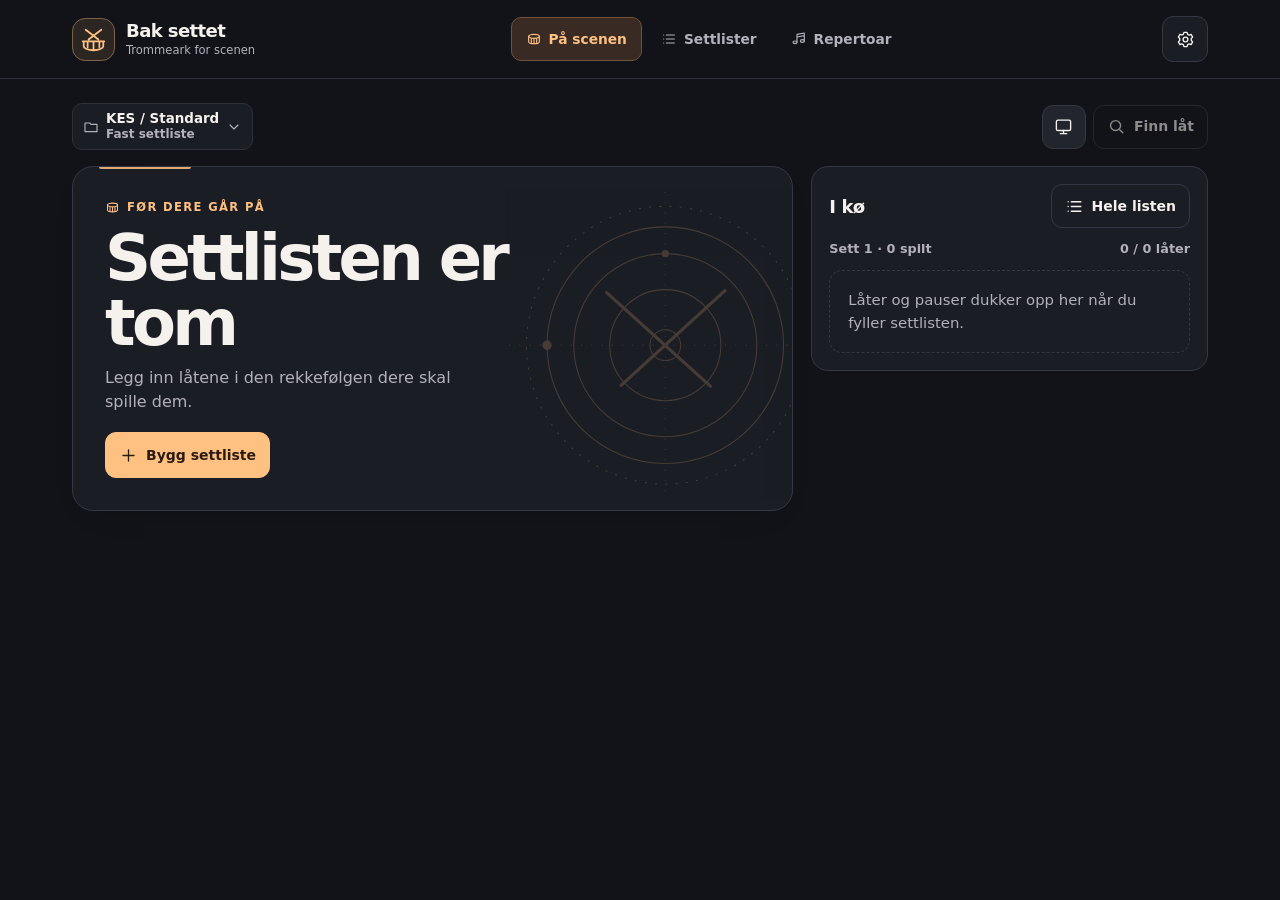
==== index.html @ f87c540f "Add files via upload" ====
<!doctype html>
<html lang="nb">
<head>
  <meta charset="utf-8">
  <meta name="viewport" content="width=device-width, initial-scale=1, maximum-scale=1, user-scalable=no, viewport-fit=cover">
  <meta name="theme-color" content="#121318">
  <meta name="description" content="Settlister, startsignaler og spillenotater for trommiser på scenen.">
  <meta name="apple-mobile-web-app-capable" content="yes">
  <meta name="apple-mobile-web-app-status-bar-style" content="default">
  <meta name="apple-mobile-web-app-title" content="Bak settet">
  <title>Bak settet – Trommeark for scenen</title>
  <link rel="manifest" href="./manifest.webmanifest">
  <link rel="icon" href="./icon.svg" type="image/svg+xml">
  <link rel="apple-touch-icon" href="./icon-192.png">
  <link rel="stylesheet" href="./app.css">
  <script defer src="./seed.js"></script>
  <script defer src="./model.js"></script>
  <script defer src="./update.js"></script>
  <script defer src="./app.js"></script>
</head>
<body data-channel="stable" data-version="9.1.1">
  <div class="status-bar-fill" aria-hidden="true"></div>
  <div id="app-scroll">
    <a class="skip-link" href="#content">Hopp til innhold</a>
    <header class="masthead">
      <div class="masthead-inner">
        <a class="brand" href="#scene" aria-label="Bak settet – på scenen">
          <span class="brand-mark" aria-hidden="true">
            <svg viewBox="0 0 44 44" fill="none" focusable="false">
              <rect x=".5" y=".5" width="43" height="43" rx="13" fill="currentColor" fill-opacity=".11" stroke="currentColor" stroke-opacity=".44"/>
              <path d="m14 12 13 10m3-10-13 10m-6 2h22m-21 0v5c0 2 4.5 4 10 4s10-2 10-4v-5m-16 1v5m6-5v7m6-7v5" stroke="currentColor" stroke-width="1.8" stroke-linecap="round" stroke-linejoin="round"/>
            </svg>
          </span>
          <span class="brand-words"><strong>Bak settet</strong><small>Trommeark for scenen</small></span>
        </a>
        <nav class="navigation" aria-label="Hovedmeny">
          <a href="#scene" data-nav="scene">På scenen</a>
          <a href="#settlister" data-nav="settlister">Settlister</a>
          <a href="#repertoar" data-nav="repertoar">Repertoar</a>
        </nav>
        <button class="icon-button settings-trigger" id="settings-button" type="button" data-action="settings" aria-label="Innstillinger"></button>
      </div>
    </header>
    <main id="content" class="shell" tabindex="-1">
      <aside id="release-strip" class="release-strip" hidden></aside>
      <div id="view"><p class="loading">Laster trommearket …</p></div>
      <noscript><p class="empty-box">Bak settet trenger JavaScript for å vise settlisten.</p></noscript>
    </main>
  </div>
  <div id="dock" class="dock" hidden></div>
  <dialog id="modal" aria-labelledby="modal-title">
    <div class="modal-inner">
      <header class="modal-header">
        <h2 id="modal-title"></h2>
        <button type="button" data-action="close-dialog" class="icon-button" aria-label="Lukk"></button>
      </header>
      <div id="modal-content"></div>
    </div>
  </dialog>
  <div id="toast" class="toast" hidden><span id="toast-message" role="status"></span></div>
  <div id="announcement" class="sr-only" role="status" aria-live="polite" aria-atomic="true"></div>
</body>
</html>
---- app.css ----
:root {
  color-scheme: dark;
  --bg: #121318;
  --surface: #1b1d24;
  --raised: #23252e;
  --field: #15171d;
  --edge: #353844;
  --line: #2d303a;
  --text: #f5f2ed;
  --muted: #b3b1bc;
  --accent: #ffc182;
  --accent-wash: #392a24;
  --accent-line: #70523a;
  --ink: #2c1b12;
  --green: #a9d5b7;
  --green-wash: #24382e;
  --blue: #b6c9ed;
  --blue-wash: #293344;
  --danger: #ffc0be;
  --danger-wash: #3a262a;
  --shadow: #08090c75;
  --scrim: #090a10bb;
  --page: 1136px;
  --top-inset: env(safe-area-inset-top, 0px);
  --gutter: clamp(14px, 3vw, 30px);
  font-family: -apple-system, BlinkMacSystemFont, "Segoe UI", system-ui, sans-serif;
  font-synthesis: none;
  -webkit-text-size-adjust: 100%;
}

:root[data-theme="light"] {
  color-scheme: light;
  --bg: #f4f1eb;
  --surface: #fffcf7;
  --raised: #eee9e1;
  --field: #faf7f1;
  --edge: #c9c0b4;
  --line: #ddd4ca;
  --text: #28231f;
  --muted: #5f5653;
  --accent: #854313;
  --accent-wash: #f8e6d4;
  --accent-line: #bc916f;
  --ink: #fffaf4;
  --green: #296047;
  --green-wash: #e2eee4;
  --blue: #374e7a;
  --blue-wash: #e3eaf6;
  --danger: #8e3030;
  --danger-wash: #f6e5e3;
  --shadow: #4a35232c;
  --scrim: #342a2580;
}

* { box-sizing: border-box; }
html { background: var(--bg); scroll-padding: 16px 0 142px; }
html, dialog { touch-action: pan-x pan-y; }
body { margin: 0; min-height: 100vh; min-height: 100dvh; color: var(--text); background: var(--bg); }
body.has-dock #app-scroll { padding-bottom: calc(124px + env(safe-area-inset-bottom)); }
body:has(dialog[open]) { overflow: hidden; }
[hidden] { display: none !important; }
button, input, select, textarea { font: inherit; }
button { touch-action: manipulation; }
button, a { -webkit-tap-highlight-color: transparent; }
button:not(:disabled), select, summary { cursor: pointer; }
button:disabled { cursor: default; opacity: .54; }
a { color: var(--accent); text-underline-offset: .18em; }
svg { display: block; }
h1, h2, h3, p { margin: 0; }
ul, ol { margin: 0; padding: 0; }
input, textarea, select {
  width: 100%; min-width: 0; min-height: 49px; padding: 11px 13px;
  color: var(--text); background: var(--field); border: 1px solid var(--edge); border-radius: 11px;
  font-size: 16px;
}
input::placeholder, textarea::placeholder { color: var(--muted); opacity: .85; }
input[type="checkbox"] { width: 19px; min-height: 0; height: 19px; flex: 0 0 auto; accent-color: var(--accent); }
input[type="search"]::-webkit-search-cancel-button { cursor: pointer; }
textarea { resize: vertical; min-height: 88px; line-height: 1.45; }
:focus-visible { outline: 2px solid var(--accent); outline-offset: 3px; }
[tabindex="-1"]:focus { outline: none; }
.sr-only, .file-input {
  position: absolute; width: 1px; height: 1px; padding: 0; margin: -1px;
  overflow: hidden; clip-path: inset(50%); white-space: nowrap; border: 0;
}
.skip-link { position: absolute; top: 12px; left: 12px; z-index: 10; transform: translateY(-200%); padding: 12px; background: var(--surface); }
.skip-link:focus { transform: none; }
.icon { width: 19px; height: 19px; flex: 0 0 auto; }
.icon-button, .button, .soft-link {
  display: inline-flex; align-items: center; justify-content: center; gap: 8px; min-height: 46px; padding: 0 13px;
  border: 1px solid var(--edge); border-radius: 11px; background: var(--raised); color: var(--text);
  font-size: .875rem; font-weight: 680; line-height: 1.2; text-decoration: none;
}
.icon-button { width: 46px; padding: 0; flex: 0 0 auto; }
.button.primary { background: var(--accent); color: var(--ink); border-color: var(--accent); font-weight: 790; }
.button.quiet, .soft-link { background: transparent; }
.button.danger { background: var(--danger-wash); color: var(--danger); }
.button[aria-pressed="true"] { background: var(--accent-wash); color: var(--accent); border-color: var(--accent-line); }
.button-group { display: flex; flex-wrap: wrap; gap: 8px; align-items: center; }
@media (hover: hover) {
  .button:not(:disabled):hover, .icon-button:not(:disabled):hover, .soft-link:hover { border-color: var(--accent); }
  .button.primary:not(:disabled):hover { filter: brightness(1.08); }
}
.button:active:not(:disabled), .icon-button:active:not(:disabled) { transform: translateY(1px); }
.eyebrow {
  display: flex; align-items: center; gap: 7px; color: var(--muted); font-size: .72rem;
  font-weight: 760; letter-spacing: .12em; line-height: 1.4; text-transform: uppercase;
}
.eyebrow .icon { width: 15px; height: 15px; }
.muted { color: var(--muted); }
.help-text { color: var(--muted); font-size: .88rem; line-height: 1.5; }
.empty-box {
  padding: 18px; border: 1px dashed var(--edge); border-radius: 13px; color: var(--muted);
  font-size: .93rem; line-height: 1.5;
}
.loading { margin-top: 30px; color: var(--muted); }

.status-bar-fill { display: none; }
/* Keep the document still so iOS cannot fade content into its top edge. */
@media (display-mode: standalone), (display-mode: fullscreen) {
  @supports (-webkit-touch-callout: none) {
    html, body { overflow: hidden; }
    #app-scroll {
      --top-inset: 0px;
      position: fixed; inset: max(8px, env(safe-area-inset-top, 0px)) 0 0;
      overflow-y: auto; overscroll-behavior: none; touch-action: pan-y;
      scroll-padding: 16px 0 142px;
    }
    body:has(dialog[open]) #app-scroll { overflow-y: hidden; }
    .status-bar-fill {
      display: block; position: fixed; inset: 0 0 auto;
      height: max(8px, env(safe-area-inset-top, 0px));
      background: var(--bg); z-index: 2; pointer-events: none;
    }
  }
}

.masthead { border-bottom: 1px solid var(--line); background: var(--bg); }
.masthead-inner, .shell, .dock-inner {
  width: 100%; max-width: calc(var(--page) + 2 * var(--gutter)); margin: 0 auto;
  padding-inline: max(var(--gutter), env(safe-area-inset-left)) max(var(--gutter), env(safe-area-inset-right));
}
.masthead-inner {
  display: grid; grid-template-columns: auto 1fr auto; align-items: center; gap: 24px;
  padding-top: calc(16px + var(--top-inset)); padding-bottom: 16px;
}
.brand { display: inline-flex; align-items: center; gap: 11px; width: max-content; color: var(--text); text-decoration: none; }
.brand-mark { width: 43px; height: 43px; color: var(--accent); flex: 0 0 auto; }
.brand-words { display: grid; gap: 2px; }
.brand-words strong { font-size: 1.13rem; font-weight: 820; line-height: 1.15; letter-spacing: -.035em; }
.brand-words small { color: var(--muted); font-size: .72rem; }
.navigation { display: flex; align-items: center; justify-self: center; gap: 4px; }
.navigation a {
  display: flex; justify-content: center; align-items: center; gap: 7px; min-height: 44px; padding: 0 14px;
  color: var(--muted); border: 1px solid transparent; border-radius: 10px; font-size: .86rem; font-weight: 700; text-decoration: none;
  white-space: nowrap;
}
.navigation a[aria-current="page"] { border-color: var(--accent-line); background: var(--accent-wash); color: var(--accent); }
.navigation a .icon { width: 16px; height: 16px; }
.settings-trigger { background: var(--surface); justify-self: end; }
.shell { padding-top: 24px; padding-bottom: 26px; }
.release-strip {
  display: flex; flex-wrap: wrap; align-items: center; gap: 7px 14px; margin-bottom: 16px; padding: 9px 12px;
  border: 1px solid var(--accent-line); border-radius: 11px; background: var(--accent-wash); color: var(--text); font-size: .8rem;
}
.release-strip strong { color: var(--accent); }
.release-strip .button { min-height: 36px; margin-left: auto; }
.stage-top {
  display: flex; justify-content: space-between; align-items: center; gap: 10px 18px;
  margin-bottom: 16px; flex-wrap: wrap;
}
.stage-context { min-width: 0; display: flex; flex-wrap: wrap; align-items: center; gap: 7px 10px; }
.context-pill {
  display: inline-flex; align-items: center; gap: 7px; min-height: 40px; padding: 7px 10px;
  border: 1px solid var(--line); border-radius: 10px; color: var(--text); background: var(--surface);
  font-size: .84rem; font-weight: 720; text-align: left; overflow-wrap: anywhere;
}
.context-pill .icon { width: 16px; height: 16px; color: var(--muted); }
.context-text { display: grid; gap: 2px; line-height: 1.15; }
.mode-label { font-size: .75rem; color: var(--muted); font-weight: 690; }
.stage-tools { display: flex; gap: 7px; }
.stage-tools .button, .stage-tools .icon-button { min-height: 44px; }
.stage-tools .icon-button { width: 44px; }
.stage-tools .wake-on { color: var(--green); }
.stage-layout { display: grid; grid-template-columns: minmax(0, 1fr) minmax(260px, .55fr); gap: 18px; align-items: start; }
.stage-main {
  position: relative; min-width: 0; overflow: hidden; padding: clamp(18px, 3vw, 32px); container-type: inline-size;
  border: 1px solid var(--edge); border-radius: 21px; background: var(--surface); box-shadow: 0 12px 32px -24px var(--shadow);
}
.stage-main::before {
  position: absolute; top: 0; left: 26px; width: min(30%, 92px); height: 2px; border-radius: 0 0 4px 4px;
  background: var(--accent); opacity: .86; content: "";
}
.stage-main.review::before { background: var(--blue); }
.stage-card-head { display: flex; align-items: center; justify-content: space-between; gap: 10px; margin-bottom: 13px; }
.stage-label { color: var(--accent); }
.stage-label.review-label { color: var(--blue); }
.live-dot { display: inline-block; width: 7px; height: 7px; background: currentColor; border-radius: 50%; flex: 0 0 auto; }
.slot-label {
  flex: 0 0 auto; padding: 5px 8px; border-radius: 7px; background: var(--raised); color: var(--muted);
  font: 650 .76rem ui-monospace, "SFMono-Regular", Consolas, monospace; font-variant-numeric: tabular-nums;
}
.song-title, .hero-title {
  position: relative; font-size: clamp(2.35rem, 5vw, 4.35rem); line-height: 1.01; font-weight: 840;
  letter-spacing: -.058em; overflow-wrap: anywhere; text-wrap: pretty;
}
.song-title.long { font-size: clamp(1.95rem, 4.3vw, 3.6rem); line-height: 1.05; }
.song-artist { color: var(--muted); margin-top: 8px; font-size: clamp(1.05rem, 2vw, 1.35rem); line-height: 1.25; overflow-wrap: anywhere; }
.signal-grid { display: grid; grid-template-columns: minmax(0, 1fr) minmax(0, .72fr); gap: 9px; margin-top: 20px; }
.signal-grid.has-tempo { grid-template-columns: minmax(0, 1fr) minmax(0, .72fr) minmax(6rem, .55fr); }
.signal {
  min-width: 0; display: flex; flex-direction: column; justify-content: center; align-items: start; gap: 5px;
  min-height: 82px; padding: 10px 12px; border: 1px solid var(--line); border-radius: 13px; background: var(--field);
}
.signal.cue-count, .signal.cue-direct { background: var(--accent-wash); border-color: var(--accent-line); color: var(--accent); }
.signal.cue-other { background: var(--blue-wash); color: var(--blue); }
.signal.cue-drums { background: var(--green-wash); color: var(--green); }
.signal .eyebrow { color: inherit; opacity: .88; }
.signal strong { font-size: clamp(1.08rem, 2.5vw, 1.52rem); font-weight: 820; line-height: 1.12; overflow-wrap: anywhere; }
.tempo { text-align: left; color: var(--text); }
.tempo .eyebrow { color: var(--muted); }
.tempo[aria-pressed="true"] { border-color: var(--accent-line); }
.half-tempo { align-items: center; color: var(--text); font-size: .875rem; font-weight: 760; }
.half-tempo[aria-pressed="true"] { color: var(--accent); background: var(--accent-wash); border-color: var(--accent-line); }
.half-tempo[aria-pressed="true"] .tempo-status { color: inherit; }
.tempo-readout { display: flex; flex-wrap: wrap; align-items: baseline; gap: 5px; }
.tempo-readout small, .tempo-status { font-size: .72rem; font-weight: 760; color: var(--muted); }
.tempo strong { font-variant-numeric: tabular-nums; }
.pulse-dots {
  --pulse-size: clamp(2.375rem, 10vw, 3.125rem);
  grid-column: 1 / -1; display: flex; align-items: center; justify-content: center;
  gap: clamp(10px, 4vw, 20px); padding: 9px;
  border: 1px solid var(--line); border-radius: 12px; background: var(--field);
}
.pulse-dots i {
  width: min(var(--pulse-size), 19%); aspect-ratio: 1; flex: 0 0 auto;
  border: 1px solid var(--edge); border-radius: 50%; background: var(--raised);
}
.pulse-dots i.beat { background: var(--accent); border-color: var(--accent); box-shadow: 0 0 0 4px var(--accent-wash); }
.pulse-dots i.downbeat { outline: 3px solid var(--accent); outline-offset: 3px; }
@container (max-width: 350px) {
  .signal-grid.has-tempo { grid-template-columns: repeat(2, minmax(0, 1fr)); }
  .signal-grid.has-tempo > .signal:first-child {
    grid-column: 1 / -1; min-height: 52px; flex-flow: row wrap; align-items: center; justify-content: space-between;
  }
  .tempo, .half-tempo { min-height: 68px; padding-block: 8px; }
}
.stage-notes { margin-top: 15px; padding-top: 2px; }
.notes-head { display: flex; flex-wrap: wrap; align-items: center; gap: 8px; }
.notes-head > .button { min-height: 44px; margin-left: auto; padding-inline: 8px; }
.song-notes { display: grid; gap: 9px; }
.note-modes {
  display: grid; grid-template-columns: repeat(2, minmax(0, 1fr)); gap: 4px;
  padding: 4px; border: 1px solid var(--line); border-radius: 12px; background: var(--field);
}
.notes-head .note-modes { flex: 1 1 164px; }
.note-modes .button { min-height: 44px; padding-inline: 6px; border-color: transparent; font-size: .82rem; }
.note-modes .button[aria-pressed="true"] { border-color: var(--accent-line); }
.notes-body { display: grid; gap: 8px; }
.notes-body .empty-box { padding: 11px; font-size: .86rem; }
.note-group {
  padding: 9px 11px; border-left: 2px solid var(--accent-line); border-radius: 0 9px 9px 0; background: var(--field);
}
.note-group .eyebrow { margin-bottom: 4px; color: var(--accent); }
.note-text { color: var(--text); font-size: clamp(.98rem, 1.7vw, 1.13rem); line-height: 1.49; white-space: pre-wrap; overflow-wrap: anywhere; }
.note-text + .note-text { margin-top: 8px; }
.note-step { display: grid; grid-template-columns: auto 1fr; align-items: baseline; gap: 8px; margin-top: 4px; }
.note-step > span { color: var(--accent); font-weight: 750; }
.note-step .note-text { min-width: 0; }
.song-tags { display: flex; flex-wrap: wrap; gap: 5px; margin-top: 13px; }
.tag { display: inline-flex; gap: 5px; align-items: center; padding: 4px 8px; border: 1px solid var(--line); border-radius: 6px; color: var(--muted); font-size: .74rem; font-weight: 660; overflow-wrap: anywhere; }
.tag.energy { color: var(--green); }
.stage-hero { min-height: 300px; display: flex; flex-direction: column; justify-content: center; align-items: start; }
.stage-hero .hero-title { max-width: 520px; }
.hero-content { position: relative; z-index: 1; display: grid; gap: 11px; justify-items: start; }
.hero-content > p:not(.eyebrow) { max-width: 34ch; color: var(--muted); font-size: 1rem; line-height: 1.5; }
.hero-content .button { margin-top: 7px; }
.hero-pattern {
  position: absolute; top: 50%; right: -42px; width: min(52%, 360px); transform: translateY(-48%);
  color: var(--accent); opacity: .19; pointer-events: none;
}
.queue-panel {
  min-width: 0; padding: 17px; border: 1px solid var(--edge); border-radius: 17px; background: var(--surface);
}
.queue-header { display: flex; justify-content: space-between; align-items: center; gap: 8px; margin-bottom: 13px; }
.queue-header h2, .section-heading h2 { font-size: 1.13rem; letter-spacing: -.024em; }
.queue-header .button { min-height: 44px; }
.progress-block { display: grid; gap: 7px; margin-bottom: 14px; }
.progress-meta { display: flex; justify-content: space-between; gap: 8px; color: var(--muted); font-size: .8rem; font-weight: 680; }
progress { display: block; width: 100%; height: 6px; overflow: hidden; border: 0; border-radius: 99px; background: var(--raised); appearance: none; }
progress::-webkit-progress-bar { background: var(--raised); border-radius: 99px; }
progress::-webkit-progress-value { background: var(--accent); border-radius: 99px; }
progress::-moz-progress-bar { background: var(--accent); border-radius: 99px; }
.queue-list, .flat-list { display: grid; gap: 7px; list-style: none; }
.queue-item, .list-button {
  width: 100%; min-width: 0; min-height: 59px; display: grid; grid-template-columns: 32px minmax(0, 1fr) auto;
  align-items: center; gap: 9px; padding: 8px 10px; border: 1px solid var(--line);
  border-radius: 10px; color: var(--text); background: var(--field); text-align: left;
}
.queue-item.is-next { border-color: var(--accent-line); }
.queue-item.is-pause { border-style: dashed; }
.queue-index {
  display: grid; place-items: center; width: 30px; height: 30px; border-radius: 8px; background: var(--raised); color: var(--muted);
  font: 690 .76rem ui-monospace, "SFMono-Regular", Consolas, monospace;
}
.is-next .queue-index { color: var(--accent); background: var(--accent-wash); }
.is-pause .queue-index { color: var(--blue); background: var(--blue-wash); }
.queue-index .icon { width: 15px; height: 15px; }
.queue-name, .list-name { min-width: 0; display: grid; gap: 3px; overflow-wrap: anywhere; }
.queue-name strong, .list-name strong { font-weight: 760; font-size: .96rem; line-height: 1.2; }
.queue-name small, .list-name small { color: var(--muted); font-size: .78rem; line-height: 1.35; }
.queue-side { color: var(--muted); font-size: .73rem; font-weight: 690; white-space: nowrap; }
.queue-side .icon { width: 15px; height: 15px; }
.queue-footer { margin-top: 11px; }
.queue-footer .button { width: 100%; }
.recent-fold { margin-top: 13px; }
.recent-fold summary { color: var(--muted); font-size: .85rem; font-weight: 650; min-height: 44px; align-content: center; }
.recent-fold .flat-list { margin-top: 5px; }

.dock {
  position: fixed; z-index: 4; bottom: 0; inset-inline: 0; padding-top: 10px; padding-bottom: calc(11px + env(safe-area-inset-bottom));
  border-top: 1px solid var(--edge); background: var(--bg); box-shadow: 0 -8px 26px -12px var(--shadow);
}
.dock-inner { display: grid; grid-template-columns: auto minmax(0, 1fr) minmax(186px, .7fr); gap: 10px; align-items: center; }
.dock-back { min-width: 107px; min-height: 53px; }
.dock .primary { min-height: 57px; font-size: 1.01rem; }
.dock-caption {
  min-width: 0; display: flex; gap: 7px; align-items: baseline; color: var(--muted); font-size: .8rem;
  font-weight: 650; line-height: 1.2;
}
.dock-caption b { color: var(--accent); font-size: .7rem; letter-spacing: .09em; text-transform: uppercase; flex-shrink: 0; }
.dock-caption span { overflow: hidden; text-overflow: ellipsis; white-space: nowrap; }
.dock .button .icon { width: 18px; height: 18px; }

.page-head { display: flex; flex-wrap: wrap; align-items: end; justify-content: space-between; gap: 13px; margin-bottom: 18px; }
.page-head h1 { margin-top: 5px; font-size: clamp(2.1rem, 5vw, 3.4rem); line-height: 1.03; letter-spacing: -.056em; }
.page-head .help-text { margin-top: 6px; }
.panel { padding: 15px; border: 1px solid var(--edge); border-radius: 15px; background: var(--surface); }
.panel + .panel, .page-stack + .page-stack { margin-top: 14px; }
.section-heading { display: flex; gap: 10px; flex-wrap: wrap; justify-content: space-between; align-items: center; margin-bottom: 12px; }
.section-heading .eyebrow { margin-bottom: 2px; }
.field-label { display: grid; gap: 6px; min-width: 0; font-size: .86rem; font-weight: 700; }
.field-label .help-text { font-weight: 450; }
.field-grid { display: grid; grid-template-columns: repeat(2, minmax(0, 1fr)); gap: 12px; }
.field-grid .wide { grid-column: 1 / -1; }
.list-toolbar { display: grid; grid-template-columns: minmax(0, .8fr) minmax(0, 1.2fr); gap: 10px; }
.setlist-actions { margin-top: 11px; }
.setlist-items { display: grid; gap: 7px; list-style: none; }
.setlist-item {
  display: grid; grid-template-columns: minmax(0, 1fr) auto; gap: 7px; align-items: center; padding: 4px;
  border: 1px solid var(--line); border-radius: 11px; background: var(--field);
}
.setlist-item.is-active { border-color: var(--accent-line); }
.setlist-item.is-done .queue-index { color: var(--green); background: var(--green-wash); }
.setlist-item.is-pause { border-style: dashed; }
.setlist-item .list-button { min-height: 48px; padding: 5px; border: 0; background: transparent; }
.setlist-item-actions { display: flex; gap: 3px; }
.setlist-item-actions .icon-button { width: 42px; min-height: 44px; background: transparent; }
.search-tools { display: grid; grid-template-columns: minmax(0, 1fr) minmax(140px, .32fr); align-items: start; gap: 10px; margin-bottom: 12px; }
.search-tools > :only-child { grid-column: 1 / -1; }
.search-field { position: relative; min-width: 0; }
.search-field input { display: block; padding-left: 40px; }
.search-field > .icon { position: absolute; top: 15px; left: 13px; color: var(--muted); pointer-events: none; }
.chips { display: flex; flex-wrap: wrap; gap: 6px; margin: 0 0 12px; }
.chip { min-height: 44px; padding-inline: 10px; }
.section-count { color: var(--muted); font-size: .85rem; font-weight: 680; }
.library-list { display: grid; grid-template-columns: repeat(2, minmax(0, 1fr)); gap: 7px; list-style: none; }
.library-item {
  display: grid; grid-template-columns: minmax(0, 1fr) auto; gap: 5px; align-items: center;
  padding: 4px; background: var(--surface); border: 1px solid var(--line); border-radius: 11px;
}
.library-item .list-button { border: 0; grid-template-columns: minmax(0, 1fr) auto; background: transparent; min-height: 56px; }
.library-item .icon-button { background: transparent; }
.library-item .icon-button[aria-pressed="true"] { color: var(--accent); }
.library-item .icon-button[aria-pressed="true"] svg { fill: currentColor; }
.library-item.is-done .list-name small { color: var(--green); }
.draft-banner { margin-bottom: 12px; padding: 10px 12px; border: 1px solid var(--accent-line); border-radius: 10px; background: var(--accent-wash); }
.editor-tools { margin-top: 14px; padding: 0; }
.editor-tools > summary {
  display: flex; align-items: center; gap: 12px; min-height: 64px; padding: 10px 14px;
  border-radius: 14px; list-style: none; font-weight: 740;
}
.editor-tools > summary::-webkit-details-marker { display: none; }
.editor-tools > summary > .icon { margin-left: auto; color: var(--muted); transition: transform .18s ease; }
.editor-tools-icon {
  display: grid; place-items: center; flex: 0 0 38px; height: 38px; border-radius: 9px;
  background: var(--accent-wash); color: var(--accent);
}
.editor-tools[open] > summary { border-radius: 14px 14px 0 0; background: var(--raised); }
.editor-tools[open] > summary > .icon { transform: rotate(180deg); }
@media (hover: hover) {
  .editor-tools > summary:hover { background: var(--raised); }
}
.editor-tools-content { display: grid; gap: 10px; padding: 14px; border-top: 1px solid var(--line); }
.editor-tools-group {
  display: grid; align-content: start; gap: 8px; min-width: 0; padding: 11px;
  border: 1px solid var(--line); border-radius: 10px; background: var(--field);
}
.editor-tools-group h3 { font-size: .9rem; }
@media (min-width: 720px) {
  .editor-tools-content { grid-template-columns: repeat(2, minmax(0, 1fr)); }
  .editor-tools-group:last-child { grid-column: 1 / -1; }
}
.editor-cues { padding: 4px 10px 10px; border: 1px solid var(--edge); border-radius: 10px; }
.editor-cues summary { min-height: 44px; align-content: center; font-size: .86rem; font-weight: 700; }
.editor-cues .field-label, .editor-cues .help-text { margin-top: 8px; }
.checkbox-group legend { color: var(--muted); font-size: .83rem; font-weight: 700; }

dialog {
  width: min(560px, calc(100% - 26px)); max-height: min(88vh, 830px); max-height: min(88dvh, 830px);
  padding: 0; color: var(--text); background: var(--surface); border: 1px solid var(--edge);
  border-radius: 19px; box-shadow: 0 22px 65px var(--shadow); overscroll-behavior: contain;
}
dialog::backdrop { background: var(--scrim); }
.modal-inner { padding: 16px; }
.modal-header {
  position: sticky; top: 0; z-index: 1; display: flex; justify-content: space-between; align-items: center; gap: 10px;
  margin: -16px -16px 13px; padding: 13px 16px; border-bottom: 1px solid var(--line); background: var(--surface);
}
.modal-header h2 { font-size: clamp(1.12rem, 5vw, 1.44rem); line-height: 1.16; letter-spacing: -.035em; overflow-wrap: anywhere; }
.modal-content { display: grid; gap: 10px; }
.dialog-actions { display: flex; flex-wrap: wrap; justify-content: flex-end; gap: 8px; margin-top: 14px; }
.dialog-actions .primary { min-height: 48px; }
.dialog-row { margin-top: 9px; }
.dialog-search-results { display: grid; gap: 6px; margin-top: 10px; }
.dialog-search-results .list-button { min-height: 56px; }
.dialog-search-results .list-button[aria-current="true"] { border-color: var(--accent-line); }
.mode-choices { display: grid; gap: 8px; margin-top: 9px; }
.mode-choice {
  min-height: 66px; display: grid; grid-template-columns: auto minmax(0, 1fr) auto; align-items: center; gap: 10px; padding: 10px;
  background: var(--field); color: var(--text); border: 1px solid var(--edge); border-radius: 11px; text-align: left;
}
.mode-choice[aria-pressed="true"] { border-color: var(--accent-line); background: var(--accent-wash); }
.mode-choice > .icon { color: var(--accent); }
.settings-section + .settings-section { border-top: 1px solid var(--line); margin-top: 15px; padding-top: 14px; }
.settings-section h3 { margin-bottom: 7px; font-size: .95rem; }
.settings-section .button-group { margin-top: 8px; }
.toggle-row, .checkbox-group label {
  display: flex; align-items: center; gap: 9px; min-height: 44px; padding: 3px 0; font-size: .91rem; font-weight: 630;
}
.toggle-row input { margin-inline: auto 2px; }
.checkbox-group { border: 1px solid var(--edge); border-radius: 10px; padding: 3px 10px; background: var(--field); }
.form-error { margin-top: 9px; color: var(--danger); white-space: pre-line; font-size: .9rem; }
.toast {
  position: fixed; z-index: 6; right: max(var(--gutter), env(safe-area-inset-right)); bottom: calc(16px + env(safe-area-inset-bottom));
  max-width: min(420px, calc(100% - 28px)); padding: 10px 11px 10px 13px;
  border: 1px solid var(--edge); border-radius: 10px; background: var(--raised); color: var(--text);
  display: flex; align-items: center; gap: 8px; box-shadow: 0 6px 25px var(--shadow); font-size: .86rem; line-height: 1.35;
}
.has-dock .toast { bottom: calc(99px + env(safe-area-inset-bottom)); }
.toast .button { min-height: 44px; }

@media (max-width: 700px) {
  .masthead-inner { grid-template-columns: minmax(0, 1fr) auto; gap: 8px; padding-top: calc(9px + var(--top-inset)); padding-bottom: 8px; }
  .brand-mark { width: 37px; height: 37px; }
  .settings-trigger { grid-column: 2; grid-row: 1; width: 44px; min-height: 44px; }
  .navigation { grid-column: 1 / -1; justify-self: stretch; display: grid; grid-template-columns: repeat(3, minmax(0, 1fr)); gap: 4px; }
  .navigation a { min-height: 43px; padding-inline: 5px; font-size: .8rem; }
  .navigation a .icon { width: 15px; height: 15px; }
  .shell { padding-top: 13px; }
  .stage-top { margin-bottom: 11px; gap: 7px; }
  .stage-context { flex: 1; }
  .context-pill { min-height: 43px; }
  .stage-layout { grid-template-columns: minmax(0, 1fr); gap: 12px; }
  .stage-main { border-radius: 17px; }
  .stage-hero { min-height: 280px; }
  .queue-panel { padding: 13px; }
  .dock-inner { grid-template-columns: auto minmax(0, 1fr); gap: 6px 8px; }
  .dock-caption { grid-column: 1 / -1; grid-row: 1; min-height: 15px; }
  .dock-back { min-width: 88px; min-height: 53px; }
  .dock .primary { min-height: 54px; }
  .library-list { grid-template-columns: minmax(0, 1fr); }
}
@media (max-width: 390px) {
  .stage-tools .wake-label { display: none; }
  .stage-tools .wake-button { width: 44px; padding: 0; }
  .stage-tools .button { padding-inline: 9px; }
  .setlist-item-actions .icon-button { width: 37px; }
  .search-tools { grid-template-columns: minmax(0, 1fr) minmax(0, .75fr); }
}
@media (max-width: 310px) {
  .search-tools { grid-template-columns: minmax(0, 1fr); }
}
@media (min-width: 580px) and (max-width: 700px) and (orientation: landscape) {
  .stage-layout { grid-template-columns: minmax(0, 1fr) minmax(210px, .65fr); }
}
@media (max-height: 500px) and (orientation: landscape) {
  .masthead-inner { padding-top: calc(6px + var(--top-inset)); padding-bottom: 6px; }
  .shell { padding-top: 11px; }
  .stage-main { padding: 14px; }
  .signal-grid { margin-top: 12px; }
  .signal { min-height: 63px; }
  .dock { padding-top: 5px; padding-bottom: calc(5px + env(safe-area-inset-bottom)); }
}
@media (prefers-reduced-motion: reduce) {
  *, *::before, *::after { scroll-behavior: auto !important; transition: none !important; }
}
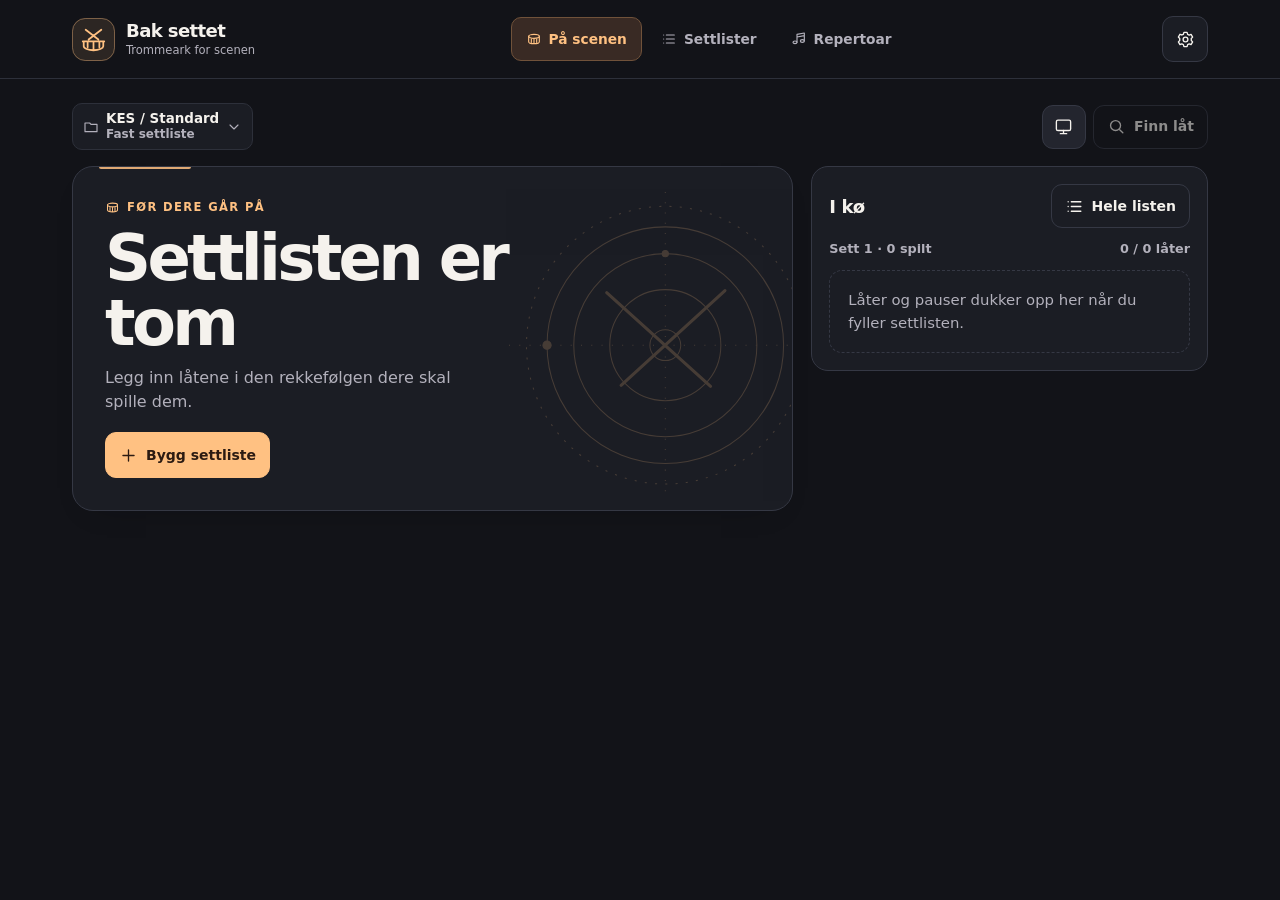
==== commit de9e8fb2: "Add files via upload" ====
--- a/index.html
+++ b/index.html
@@ -18,9 +18,9 @@
   <script defer src="./update.js"></script>
   <script defer src="./app.js"></script>
 </head>
-<body data-channel="stable" data-version="9.1.1">
-  <div class="status-bar-fill" aria-hidden="true"></div>
-  <div id="app-scroll">
+<body data-channel="stable" data-version="9.1.2">
+  <div class="status-bar-fill" id="status-bar-fill" aria-hidden="true"></div>
+  <div id="app">
     <a class="skip-link" href="#content">Hopp til innhold</a>
     <header class="masthead">
       <div class="masthead-inner">
--- a/app.css
+++ b/app.css
@@ -21,7 +21,6 @@
   --shadow: #08090c75;
   --scrim: #090a10bb;
   --page: 1136px;
-  --top-inset: env(safe-area-inset-top, 0px);
   --gutter: clamp(14px, 3vw, 30px);
   font-family: -apple-system, BlinkMacSystemFont, "Segoe UI", system-ui, sans-serif;
   font-synthesis: none;
@@ -53,11 +52,15 @@
 }
 
 * { box-sizing: border-box; }
-html { background: var(--bg); scroll-padding: 16px 0 142px; }
+html {
+  background: var(--bg); scroll-padding: 16px 0 142px;
+  overflow-x: hidden; overscroll-behavior-x: none;
+}
+body, #app { overflow-x: clip; }
 html, dialog { touch-action: pan-x pan-y; }
 body { margin: 0; min-height: 100vh; min-height: 100dvh; color: var(--text); background: var(--bg); }
-body.has-dock #app-scroll { padding-bottom: calc(124px + env(safe-area-inset-bottom)); }
-body:has(dialog[open]) { overflow: hidden; }
+body.has-dock #app { padding-bottom: calc(124px + env(safe-area-inset-bottom)); }
+html:has(dialog[open]) { overflow-y: hidden; }
 [hidden] { display: none !important; }
 button, input, select, textarea { font: inherit; }
 button { touch-action: manipulation; }
@@ -116,22 +119,16 @@
 .loading { margin-top: 30px; color: var(--muted); }
 
 .status-bar-fill { display: none; }
-/* Keep the document still so iOS cannot fade content into its top edge. */
-@media (display-mode: standalone), (display-mode: fullscreen) {
-  @supports (-webkit-touch-callout: none) {
-    html, body { overflow: hidden; }
-    #app-scroll {
-      --top-inset: 0px;
-      position: fixed; inset: max(8px, env(safe-area-inset-top, 0px)) 0 0;
-      overflow-y: auto; overscroll-behavior: none; touch-action: pan-y;
-      scroll-padding: 16px 0 142px;
-    }
-    body:has(dialog[open]) #app-scroll { overflow-y: hidden; }
-    .status-bar-fill {
-      display: block; position: fixed; inset: 0 0 auto;
-      height: max(8px, env(safe-area-inset-top, 0px));
-      background: var(--bg); z-index: 2; pointer-events: none;
-    }
+/* The fixed, opaque strip lets iOS use a solid fill for its top scroll edge. */
+@media (display-mode: standalone) {
+  .status-bar-fill {
+    display: block;
+    position: fixed;
+    inset: 0 0 auto;
+    height: max(8px, env(safe-area-inset-top, 0px));
+    background: var(--bg);
+    pointer-events: none;
+    z-index: 2;
   }
 }
 
@@ -142,7 +139,7 @@
 }
 .masthead-inner {
   display: grid; grid-template-columns: auto 1fr auto; align-items: center; gap: 24px;
-  padding-top: calc(16px + var(--top-inset)); padding-bottom: 16px;
+  padding-top: calc(16px + env(safe-area-inset-top, 0px)); padding-bottom: 16px;
 }
 .brand { display: inline-flex; align-items: center; gap: 11px; width: max-content; color: var(--text); text-decoration: none; }
 .brand-mark { width: 43px; height: 43px; color: var(--accent); flex: 0 0 auto; }
@@ -451,7 +448,7 @@
 .toast .button { min-height: 44px; }
 
 @media (max-width: 700px) {
-  .masthead-inner { grid-template-columns: minmax(0, 1fr) auto; gap: 8px; padding-top: calc(9px + var(--top-inset)); padding-bottom: 8px; }
+  .masthead-inner { grid-template-columns: minmax(0, 1fr) auto; gap: 8px; padding-top: calc(9px + env(safe-area-inset-top, 0px)); padding-bottom: 8px; }
   .brand-mark { width: 37px; height: 37px; }
   .settings-trigger { grid-column: 2; grid-row: 1; width: 44px; min-height: 44px; }
   .navigation { grid-column: 1 / -1; justify-self: stretch; display: grid; grid-template-columns: repeat(3, minmax(0, 1fr)); gap: 4px; }
@@ -485,7 +482,7 @@
   .stage-layout { grid-template-columns: minmax(0, 1fr) minmax(210px, .65fr); }
 }
 @media (max-height: 500px) and (orientation: landscape) {
-  .masthead-inner { padding-top: calc(6px + var(--top-inset)); padding-bottom: 6px; }
+  .masthead-inner { padding-top: calc(6px + env(safe-area-inset-top, 0px)); padding-bottom: 6px; }
   .shell { padding-top: 11px; }
   .stage-main { padding: 14px; }
   .signal-grid { margin-top: 12px; }
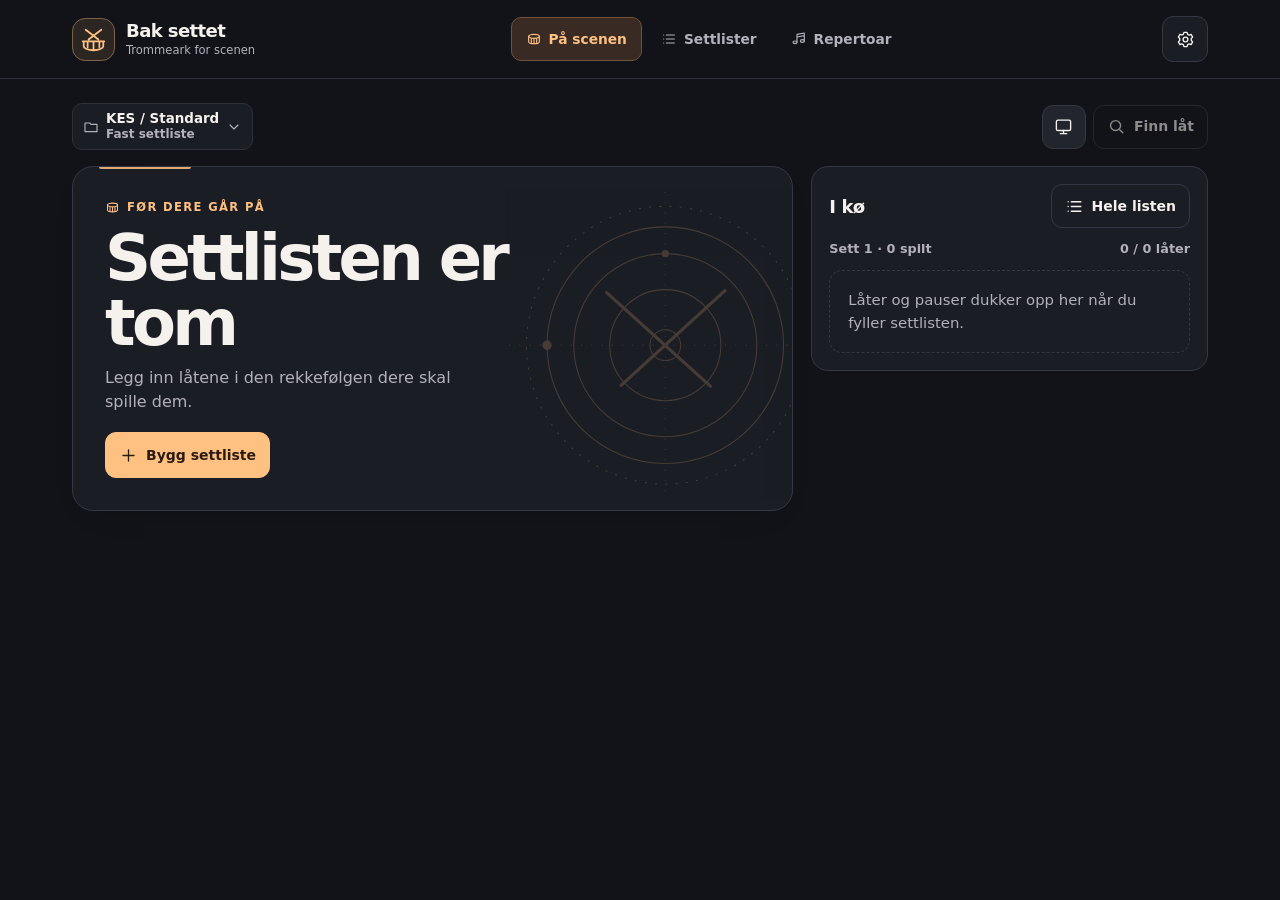
==== commit 157c705d: "Add files via upload" ====
--- a/index.html
+++ b/index.html
@@ -18,8 +18,8 @@
   <script defer src="./update.js"></script>
   <script defer src="./app.js"></script>
 </head>
-<body data-channel="stable" data-version="9.1.2">
-  <div class="status-bar-fill" id="status-bar-fill" aria-hidden="true"></div>
+<body data-channel="stable" data-version="9.1.5">
+  <div class="status-bar-fill" aria-hidden="true"></div>
   <div id="app">
     <a class="skip-link" href="#content">Hopp til innhold</a>
     <header class="masthead">
--- a/app.css
+++ b/app.css
@@ -53,7 +53,7 @@
 
 * { box-sizing: border-box; }
 html {
-  background: var(--bg); scroll-padding: 16px 0 142px;
+  background: var(--bg); scroll-padding: calc(12px + env(safe-area-inset-top, 0px)) 0 142px;
   overflow-x: hidden; overscroll-behavior-x: none;
 }
 body, #app { overflow-x: clip; }
@@ -119,16 +119,21 @@
 .loading { margin-top: 30px; color: var(--muted); }
 
 .status-bar-fill { display: none; }
-/* The fixed, opaque strip lets iOS use a solid fill for its top scroll edge. */
 @media (display-mode: standalone) {
-  .status-bar-fill {
-    display: block;
-    position: fixed;
-    inset: 0 0 auto;
-    height: max(8px, env(safe-area-inset-top, 0px));
-    background: var(--bg);
-    pointer-events: none;
-    z-index: 2;
+  @supports (-webkit-touch-callout: none) {
+    /* WebKit samples opaque fixed backgrounds taller than 10px at the scroll edge.
+       Clipping to empty text keeps the fill from painting over the header. */
+    .status-bar-fill {
+      display: block;
+      position: fixed;
+      inset: 0 0 auto;
+      height: calc(11px + env(safe-area-inset-top, 0px));
+      z-index: 11;
+      pointer-events: none;
+      background-color: var(--bg);
+      -webkit-background-clip: text;
+      background-clip: text;
+    }
   }
 }
 
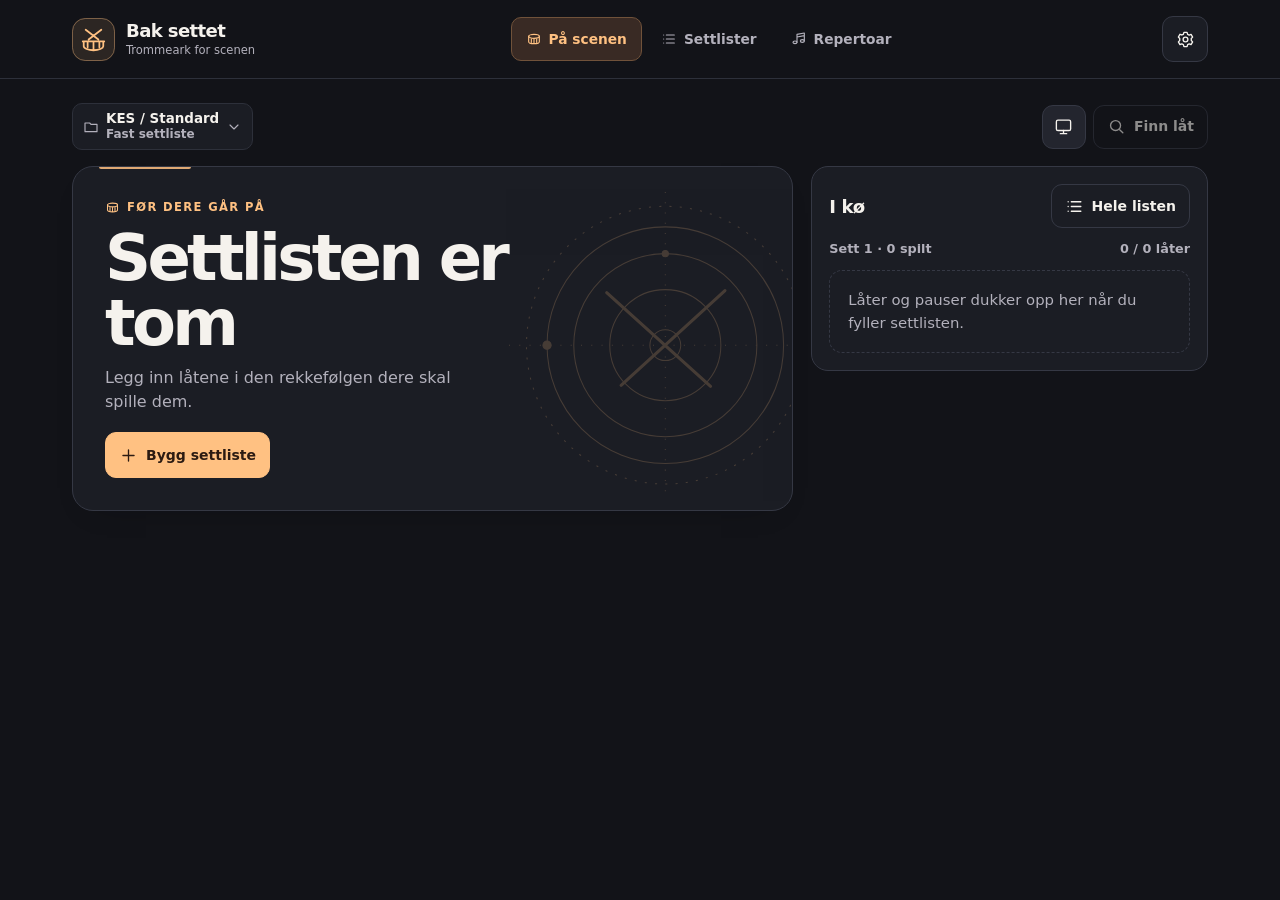
==== commit 1710a039: "Add files via upload" ====
--- a/index.html
+++ b/index.html
@@ -18,7 +18,7 @@
   <script defer src="./update.js"></script>
   <script defer src="./app.js"></script>
 </head>
-<body data-channel="stable" data-version="9.1.5">
+<body data-channel="stable" data-version="9.1.6">
   <div class="status-bar-fill" aria-hidden="true"></div>
   <div id="app">
     <a class="skip-link" href="#content">Hopp til innhold</a>
--- a/app.css
+++ b/app.css
@@ -326,6 +326,9 @@
 .dock-inner { display: grid; grid-template-columns: auto minmax(0, 1fr) minmax(186px, .7fr); gap: 10px; align-items: center; }
 .dock-back { min-width: 107px; min-height: 53px; }
 .dock .primary { min-height: 57px; font-size: 1.01rem; }
+:root:not([data-theme="light"]) .dock .primary {
+  background: #805638; border-color: #a16d49; color: var(--text);
+}
 .dock-caption {
   min-width: 0; display: flex; gap: 7px; align-items: baseline; color: var(--muted); font-size: .8rem;
   font-weight: 650; line-height: 1.2;
@@ -427,6 +430,12 @@
 .dialog-search-results { display: grid; gap: 6px; margin-top: 10px; }
 .dialog-search-results .list-button { min-height: 56px; }
 .dialog-search-results .list-button[aria-current="true"] { border-color: var(--accent-line); }
+.setlist-count {
+  display: inline-flex; align-items: center; justify-self: start; gap: 4px; padding: 3px 8px;
+  border-radius: 999px; background: var(--green-wash); color: var(--green);
+  font-size: .73rem; font-weight: 720; white-space: nowrap;
+}
+.setlist-count .icon { width: 13px; height: 13px; }
 .mode-choices { display: grid; gap: 8px; margin-top: 9px; }
 .mode-choice {
   min-height: 66px; display: grid; grid-template-columns: auto minmax(0, 1fr) auto; align-items: center; gap: 10px; padding: 10px;
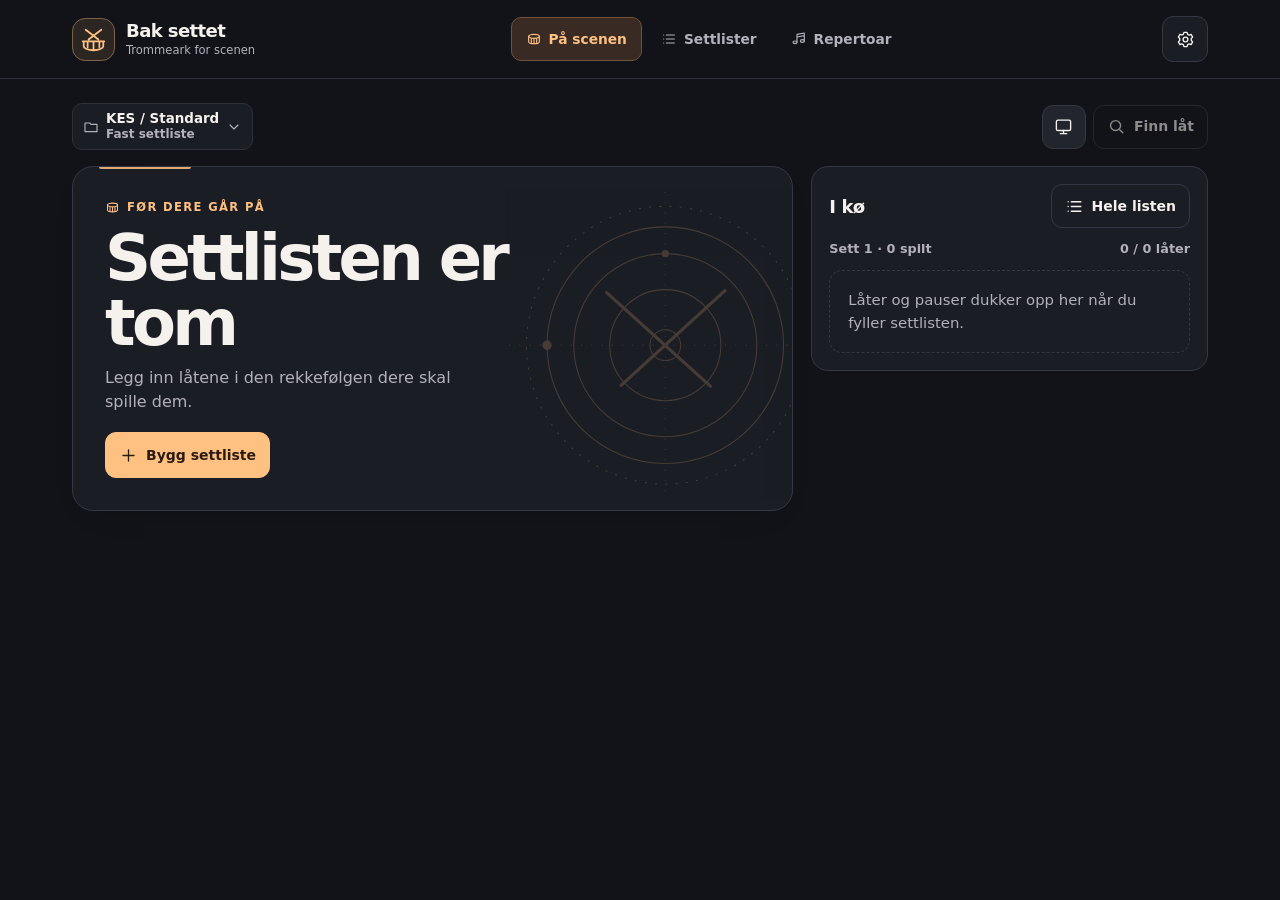
==== commit edfdec56: "Add files via upload" ====
--- a/index.html
+++ b/index.html
@@ -18,7 +18,7 @@
   <script defer src="./update.js"></script>
   <script defer src="./app.js"></script>
 </head>
-<body data-channel="stable" data-version="9.1.6">
+<body data-channel="stable" data-version="9.1.8">
   <div class="status-bar-fill" aria-hidden="true"></div>
   <div id="app">
     <a class="skip-link" href="#content">Hopp til innhold</a>
--- a/app.css
+++ b/app.css
@@ -240,6 +240,26 @@
 }
 .pulse-dots i.beat { background: var(--accent); border-color: var(--accent); box-shadow: 0 0 0 4px var(--accent-wash); }
 .pulse-dots i.downbeat { outline: 3px solid var(--accent); outline-offset: 3px; }
+.song-detail-signals { grid-template-columns: minmax(0, 1fr) minmax(0, 1.65fr); margin-top: 5px; }
+.metronome-preview {
+  min-width: 0; display: grid; align-content: center; gap: 10px; padding: 10px 12px;
+  border: 1px solid var(--line); border-radius: 13px; background: var(--field);
+}
+.metronome-controls { display: flex; flex-wrap: wrap; align-items: end; justify-content: space-between; gap: 8px; }
+.metronome-controls .tempo-readout { align-self: center; font-size: 1.32rem; font-variant-numeric: tabular-nums; }
+.metronome-controls .field-label { flex: 1 1 150px; }
+.metronome-controls .button { min-height: 49px; min-width: 9.5rem; }
+.metronome-preview .pulse-dots {
+  --pulse-size: clamp(1.5rem, 8vw, 2.125rem);
+  padding: 5px 6px; border: 0; background: transparent;
+}
+.tempo-stepper { display: grid; grid-template-columns: auto minmax(0, 1fr) auto; align-items: center; gap: 6px; }
+.tempo-stepper .icon-button { min-height: 49px; }
+.tempo-stepper input {
+  appearance: textfield; text-align: center; font-weight: 760; font-variant-numeric: tabular-nums; padding-inline: 4px;
+}
+.tempo-stepper input::-webkit-inner-spin-button,
+.tempo-stepper input::-webkit-outer-spin-button { appearance: none; margin: 0; }
 @container (max-width: 350px) {
   .signal-grid.has-tempo { grid-template-columns: repeat(2, minmax(0, 1fr)); }
   .signal-grid.has-tempo > .signal:first-child {
@@ -482,6 +502,12 @@
   .dock .primary { min-height: 54px; }
   .library-list { grid-template-columns: minmax(0, 1fr); }
 }
+@media (max-width: 480px) {
+  .song-detail-signals { grid-template-columns: minmax(0, 1fr); }
+  .song-detail-signals > .signal {
+    min-height: 49px; flex-flow: row wrap; align-items: center; justify-content: space-between;
+  }
+}
 @media (max-width: 390px) {
   .stage-tools .wake-label { display: none; }
   .stage-tools .wake-button { width: 44px; padding: 0; }
